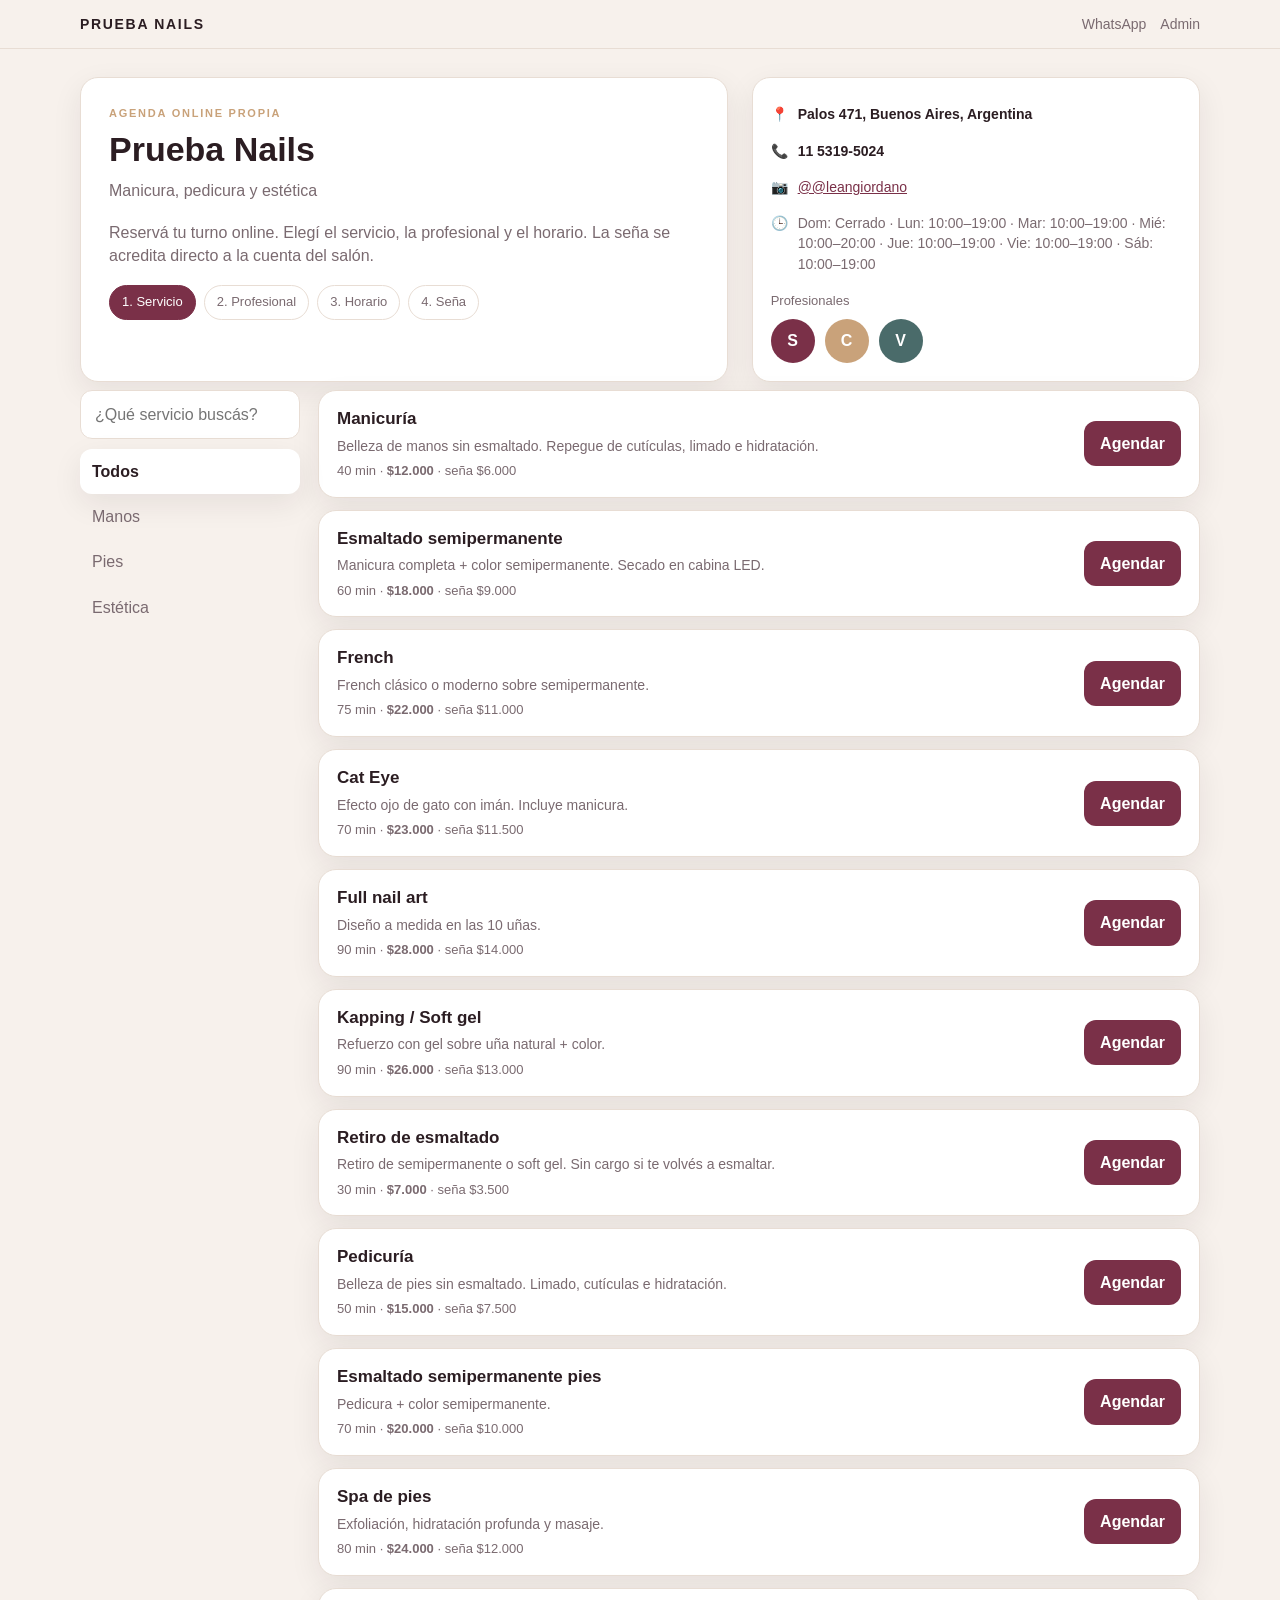
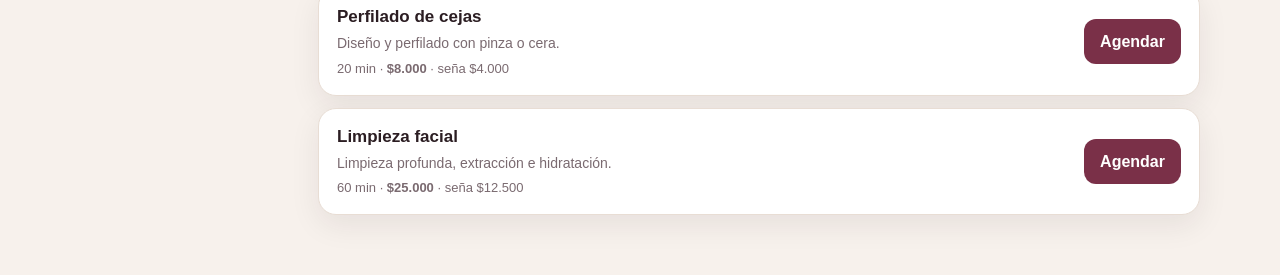
==== index.html @ 870fe51d "Add files via upload" ====
<!DOCTYPE html>
<html lang="es-AR">
<head>
  <meta charset="UTF-8" />
  <meta name="viewport" content="width=device-width, initial-scale=1" />
  <title>Agenda online</title>
  <meta name="theme-color" content="#7A3048" />
  <link rel="stylesheet" href="styles.css" />
</head>
<body>
  <header class="topbar">
    <div class="wrap topbar-inner">
      <a class="logo" href="./" id="logoText">ATELIER</a>
      <nav class="nav-links">
        <a id="waHeader" href="#" target="_blank" rel="noopener">WhatsApp</a>
        <a href="admin.html">Admin</a>
      </nav>
    </div>
  </header>

  <main class="wrap">
    <section class="hero">
      <div class="hero-card">
        <div class="kicker">Agenda online propia</div>
        <h1 id="bizName">Atelier Nails</h1>
        <p class="lead" id="tagline"></p>
        <p class="lead" id="desc"></p>
        <div class="steps">
          <span class="chip active">1. Servicio</span>
          <span class="chip">2. Profesional</span>
          <span class="chip">3. Horario</span>
          <span class="chip">4. Seña</span>
        </div>
      </div>
      <aside class="info-card">
        <div class="info-row">📍 <b id="addr"></b></div>
        <div class="info-row">📞 <b id="phone"></b></div>
        <div class="info-row">📷 <a id="ig" href="#" target="_blank" rel="noopener"></a></div>
        <div class="info-row">🕒 <span id="hours"></span></div>
        <div class="meta" style="margin-top:10px">Profesionales</div>
        <div class="pros" id="pros"></div>
      </aside>
    </section>

    <section class="layout">
      <aside class="side">
        <input class="search" id="q" placeholder="¿Qué servicio buscás?" />
        <div id="cats"></div>
      </aside>
      <div>
        <div class="svc-list" id="services"></div>
      </div>
    </section>
  </main>

  <div class="overlay" id="overlay">
    <div class="modal">
      <button class="close" id="closeModal" aria-label="Cerrar">×</button>
      <h2 id="mTitle">Reservar</h2>
      <label>Profesional</label>
      <div class="pro-pick" id="mPros"></div>
      <label>Día</label>
      <div class="week" id="mDays"></div>
      <label>Horario disponible</label>
      <div class="slots" id="mSlots"></div>
      <form id="bookingForm">
        <div class="grid-2">
          <div>
            <label>Tu nombre</label>
            <input id="fName" required autocomplete="name" />
          </div>
          <div>
            <label>WhatsApp</label>
            <input id="fPhone" required inputmode="tel" placeholder="11 1234-5678" />
          </div>
        </div>
        <label>Email (para el comprobante de Mercado Pago)</label>
        <input id="fEmail" type="email" autocomplete="email" />
        <label>Notas (opcional)</label>
        <textarea id="fNotes" rows="2" placeholder="Alergias, diseño que querés, etc."></textarea>
        <div class="summary" id="mSum"></div>
        <button class="btn" id="confirmBtn" type="submit">Pagar seña y reservar</button>
      </form>
    </div>
  </div>

  <div class="overlay" id="thanks">
    <div class="modal">
      <button class="close" id="closeThanks">×</button>
      <div id="thanksBody"></div>
    </div>
  </div>

  <div class="toast" id="toast"></div>
  <script src="config.js"></script>
  <script src="engine.js"></script>
  <script src="app.js"></script>
</body>
</html>
---- styles.css ----
:root {
  --primary: #7A3048;
  --primary-dark: #5C2236;
  --accent: #C9A27A;
  --bg: #F7F1EC;
  --surface: #ffffff;
  --text: #2B1D22;
  --muted: #7A6A70;
  --line: #E8DDD4;
  --ok: #2F6B4F;
  --warn: #B36B1B;
  --danger: #A33A3A;
  --shadow: 0 10px 30px rgba(43, 29, 34, 0.08);
  --radius: 18px;
}

* { box-sizing: border-box; }
html, body { margin: 0; padding: 0; }
body {
  font-family: "Avenir Next", "Segoe UI", Helvetica, Arial, sans-serif;
  background: var(--bg);
  color: var(--text);
  line-height: 1.45;
  min-height: 100vh;
}

a { color: var(--primary); }
button, input, select, textarea { font: inherit; }

.wrap { width: min(1120px, calc(100% - 32px)); margin: 0 auto; }

.topbar {
  position: sticky; top: 0; z-index: 20;
  background: rgba(247, 241, 236, 0.92);
  backdrop-filter: blur(10px);
  border-bottom: 1px solid var(--line);
}
.topbar-inner {
  display: flex; align-items: center; justify-content: space-between;
  padding: 14px 0;
}
.logo {
  font-weight: 700; letter-spacing: 0.12em; text-transform: uppercase;
  font-size: 14px; text-decoration: none; color: var(--text);
}
.nav-links { display: flex; gap: 14px; align-items: center; }
.nav-links a { text-decoration: none; color: var(--muted); font-size: 14px; }

.hero {
  display: grid; grid-template-columns: 1.3fr 0.9fr; gap: 24px;
  padding: 28px 0 8px;
}
.hero-card, .info-card, .panel, .svc, .slot, .pro, .step-card {
  background: var(--surface);
  border: 1px solid var(--line);
  border-radius: var(--radius);
  box-shadow: var(--shadow);
}
.hero-card { padding: 28px; }
.kicker {
  color: var(--accent); letter-spacing: 0.16em; text-transform: uppercase;
  font-size: 11px; font-weight: 700; margin-bottom: 8px;
}
h1 { font-size: 34px; line-height: 1.15; margin: 0 0 10px; }
.lead { color: var(--muted); margin: 0 0 18px; }
.info-card { padding: 18px; }
.info-row { display: flex; gap: 10px; padding: 8px 0; color: var(--muted); font-size: 14px; }
.info-row b { color: var(--text); font-weight: 600; }
.pros { display: flex; gap: 10px; flex-wrap: wrap; margin-top: 8px; }
.avatar {
  width: 44px; height: 44px; border-radius: 50%;
  display: grid; place-items: center; color: #fff; font-weight: 700;
}

.steps {
  display: flex; gap: 8px; flex-wrap: wrap; margin: 18px 0;
}
.chip {
  border: 1px solid var(--line); background: #fff; color: var(--muted);
  border-radius: 999px; padding: 7px 12px; font-size: 13px;
}
.chip.active { background: var(--primary); color: #fff; border-color: var(--primary); }

.layout { display: grid; grid-template-columns: 220px 1fr; gap: 18px; padding-bottom: 60px; }
.side { position: sticky; top: 74px; align-self: start; }
.side button, .cat-btn {
  width: 100%; text-align: left; background: transparent; border: 0;
  padding: 11px 12px; border-radius: 12px; color: var(--muted); cursor: pointer;
}
.cat-btn.active, .side button.active { background: #fff; color: var(--text); font-weight: 600; box-shadow: var(--shadow); }

.search {
  width: 100%; padding: 12px 14px; border-radius: 12px; border: 1px solid var(--line);
  background: #fff; margin-bottom: 10px;
}

.svc-list { display: grid; gap: 12px; }
.svc { padding: 16px 18px; display: grid; grid-template-columns: 1fr auto; gap: 12px; align-items: center; }
.svc h3 { margin: 0 0 4px; font-size: 17px; }
.svc p { margin: 0; color: var(--muted); font-size: 14px; }
.meta { font-size: 13px; color: var(--muted); margin-top: 6px; }
.price { font-weight: 700; }
.btn {
  border: 0; cursor: pointer; border-radius: 12px;
  padding: 11px 16px; background: var(--primary); color: #fff; font-weight: 600;
}
.btn:hover { background: var(--primary-dark); }
.btn.ghost { background: #fff; color: var(--text); border: 1px solid var(--line); }
.btn.ok { background: var(--ok); }
.btn.warn { background: var(--warn); }
.btn.danger { background: var(--danger); }
.btn:disabled { opacity: 0.45; cursor: not-allowed; }

.overlay {
  position: fixed; inset: 0; background: rgba(43,29,34,.45);
  display: none; place-items: center; z-index: 40; padding: 16px;
}
.overlay.show { display: grid; }
.modal {
  width: min(720px, 100%); max-height: 92vh; overflow: auto;
  background: #fff; border-radius: 22px; padding: 22px;
}
.modal h2 { margin: 8px 0 16px; }
.close { float: right; background: none; border: 0; font-size: 22px; cursor: pointer; color: var(--muted); }

.grid-2 { display: grid; grid-template-columns: 1fr 1fr; gap: 12px; }
.pro-pick, .day-pick { display: flex; gap: 8px; flex-wrap: wrap; }
.pro {
  padding: 10px 12px; cursor: pointer; min-width: 120px;
}
.pro.selected, .slot.selected { outline: 2px solid var(--primary); }
.slots { display: flex; flex-wrap: wrap; gap: 8px; }
.slot {
  padding: 8px 12px; cursor: pointer; font-weight: 600; font-size: 14px;
}
.slot.busy { opacity: .35; pointer-events: none; text-decoration: line-through; }

label { display: block; font-size: 13px; color: var(--muted); margin: 10px 0 4px; }
input, select, textarea {
  width: 100%; padding: 11px 12px; border-radius: 12px; border: 1px solid var(--line);
  background: #fff;
}
.summary {
  background: #F7F1EC; border-radius: 14px; padding: 14px; margin: 14px 0;
}
.summary div { display: flex; justify-content: space-between; padding: 4px 0; }
.total { font-weight: 800; font-size: 18px; }

.week { display: grid; grid-template-columns: repeat(7, 1fr); gap: 6px; }
.day {
  border: 1px solid var(--line); border-radius: 12px; padding: 8px 4px;
  text-align: center; cursor: pointer; background: #fff; font-size: 13px;
}
.day.off { opacity: .35; pointer-events: none; }
.day.selected { background: var(--primary); color: #fff; border-color: var(--primary); }

.admin-grid { display: grid; grid-template-columns: 280px 1fr; gap: 18px; padding: 22px 0 60px; }
.panel { padding: 16px; }
.appt {
  display: grid; grid-template-columns: 90px 1fr auto; gap: 12px;
  padding: 12px 0; border-bottom: 1px solid var(--line); align-items: center;
}
.badge {
  display: inline-block; font-size: 11px; padding: 3px 8px; border-radius: 999px;
  background: #eee; color: var(--muted); font-weight: 700; letter-spacing: .04em;
}
.badge.paid { background: #E4F3EA; color: var(--ok); }
.badge.hold { background: #FFF3E0; color: var(--warn); }
.badge.cancelled { background: #F8E6E6; color: var(--danger); }

.table { width: 100%; border-collapse: collapse; font-size: 14px; }
.table th, .table td { text-align: left; padding: 8px 6px; border-bottom: 1px solid var(--line); }

.toast {
  position: fixed; bottom: 18px; left: 50%; transform: translateX(-50%);
  background: var(--text); color: #fff; padding: 10px 16px; border-radius: 999px;
  display: none; z-index: 50;
}
.toast.show { display: block; }

@media (max-width: 860px) {
  .hero, .layout, .admin-grid, .grid-2, .svc { grid-template-columns: 1fr; }
  .side { position: static; display: flex; gap: 6px; overflow: auto; }
  .cat-btn { width: auto; white-space: nowrap; }
  h1 { font-size: 28px; }
  .appt { grid-template-columns: 1fr; }
}
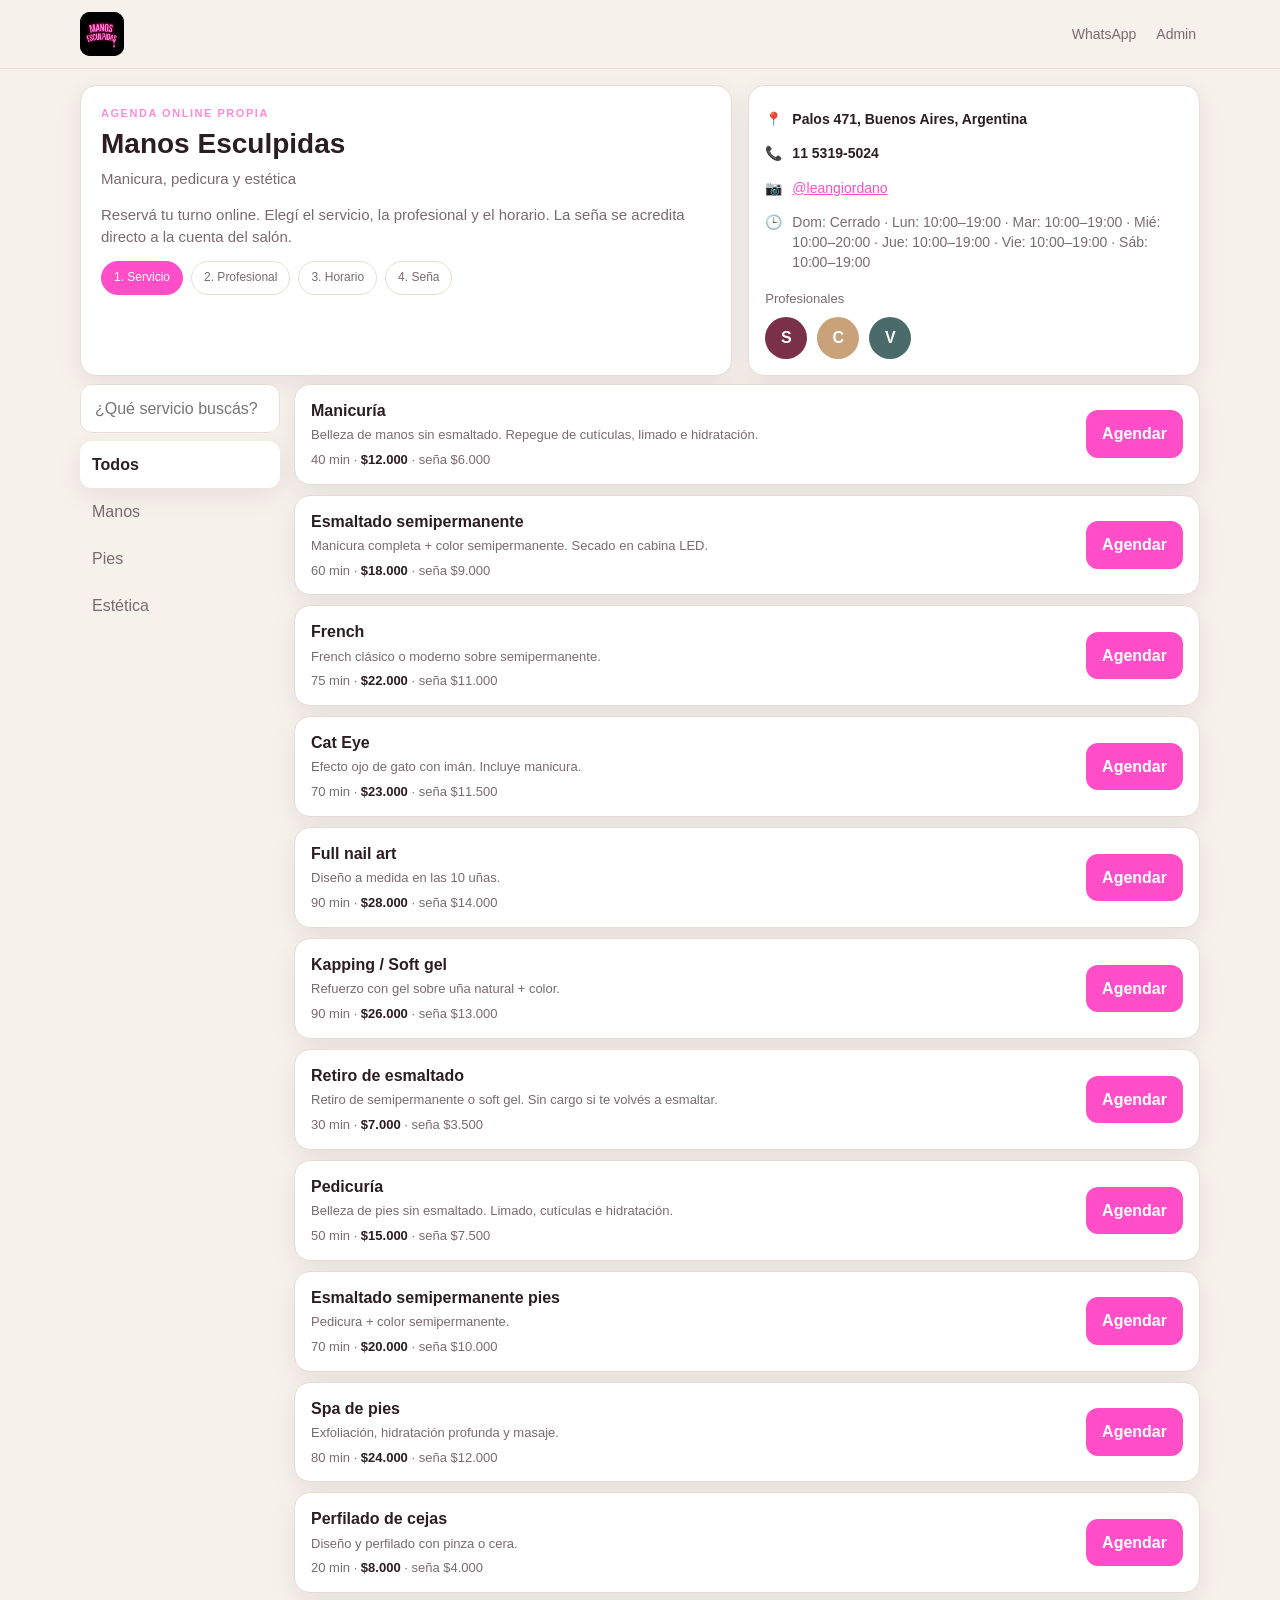
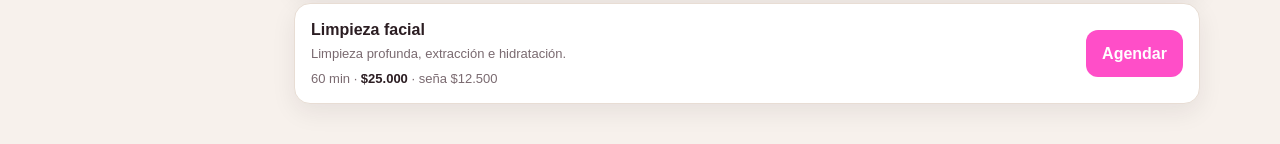
==== commit e886eb95: "Add files via upload" ====
--- a/index.html
+++ b/index.html
@@ -3,14 +3,17 @@
 <head>
   <meta charset="UTF-8" />
   <meta name="viewport" content="width=device-width, initial-scale=1" />
-  <title>Agenda online</title>
-  <meta name="theme-color" content="#7A3048" />
+  <title>Manos Esculpidas | Agenda online</title>
+  <meta name="theme-color" content="#FF4EC8" />
+  <link rel="icon" href="assets/logo-manos-esculpidas.jpg" />
   <link rel="stylesheet" href="styles.css" />
 </head>
 <body>
   <header class="topbar">
     <div class="wrap topbar-inner">
-      <a class="logo" href="./" id="logoText">ATELIER</a>
+      <a class="logo-link" href="./" id="logoHome" title="Ir al inicio" aria-label="Manos Esculpidas — Inicio">
+        <img class="logo-img" src="assets/logo-manos-esculpidas.jpg" alt="Manos Esculpidas" />
+      </a>
       <nav class="nav-links">
         <a id="waHeader" href="#" target="_blank" rel="noopener">WhatsApp</a>
         <a href="admin.html">Admin</a>
@@ -22,7 +25,7 @@
     <section class="hero">
       <div class="hero-card">
         <div class="kicker">Agenda online propia</div>
-        <h1 id="bizName">Atelier Nails</h1>
+        <h1 id="bizName">Manos Esculpidas</h1>
         <p class="lead" id="tagline"></p>
         <p class="lead" id="desc"></p>
         <div class="steps">
--- a/styles.css
+++ b/styles.css
@@ -1,7 +1,7 @@
 :root {
-  --primary: #7A3048;
-  --primary-dark: #5C2236;
-  --accent: #C9A27A;
+  --primary: #FF4EC8;
+  --primary-dark: #C2188A;
+  --accent: #FF8AD8;
   --bg: #F7F1EC;
   --surface: #ffffff;
   --text: #2B1D22;
@@ -10,178 +10,575 @@
   --ok: #2F6B4F;
   --warn: #B36B1B;
   --danger: #A33A3A;
-  --shadow: 0 10px 30px rgba(43, 29, 34, 0.08);
-  --radius: 18px;
-}
-
-* { box-sizing: border-box; }
-html, body { margin: 0; padding: 0; }
+  --shadow: 0 8px 24px rgba(43, 29, 34, 0.08);
+  --radius: 16px;
+  --safe-bottom: env(safe-area-inset-bottom, 0px);
+}
+
+* { box-sizing: border-box; -webkit-tap-highlight-color: transparent; }
+html {
+  margin: 0;
+  padding: 0;
+  -webkit-text-size-adjust: 100%;
+  text-size-adjust: 100%;
+}
 body {
-  font-family: "Avenir Next", "Segoe UI", Helvetica, Arial, sans-serif;
+  margin: 0;
+  padding: 0;
+  font-family: -apple-system, BlinkMacSystemFont, "Segoe UI", Helvetica, Arial, sans-serif;
   background: var(--bg);
   color: var(--text);
   line-height: 1.45;
   min-height: 100vh;
+  min-height: 100dvh;
+  overflow-x: hidden;
 }
 
 a { color: var(--primary); }
-button, input, select, textarea { font: inherit; }
-
-.wrap { width: min(1120px, calc(100% - 32px)); margin: 0 auto; }
-
+button, input, select, textarea { font: inherit; font-size: 16px; }
+
+.wrap {
+  width: min(1120px, calc(100% - 24px));
+  margin: 0 auto;
+}
+
+/* Topbar */
 .topbar {
-  position: sticky; top: 0; z-index: 20;
-  background: rgba(247, 241, 236, 0.92);
-  backdrop-filter: blur(10px);
+  position: sticky;
+  top: 0;
+  z-index: 20;
+  background: rgba(247, 241, 236, 0.94);
+  backdrop-filter: blur(12px);
+  -webkit-backdrop-filter: blur(12px);
   border-bottom: 1px solid var(--line);
 }
 .topbar-inner {
-  display: flex; align-items: center; justify-content: space-between;
-  padding: 14px 0;
+  display: flex;
+  align-items: center;
+  justify-content: space-between;
+  padding: 12px 0;
+  min-height: 48px;
+}
+.logo-link {
+  display: flex;
+  align-items: center;
+  text-decoration: none;
+  flex-shrink: 0;
+  border-radius: 10px;
+  overflow: hidden;
+  line-height: 0;
+  background: #000;
+}
+.logo-img {
+  height: 44px;
+  width: auto;
+  max-width: 170px;
+  object-fit: contain;
+  display: block;
 }
 .logo {
-  font-weight: 700; letter-spacing: 0.12em; text-transform: uppercase;
-  font-size: 14px; text-decoration: none; color: var(--text);
-}
-.nav-links { display: flex; gap: 14px; align-items: center; }
-.nav-links a { text-decoration: none; color: var(--muted); font-size: 14px; }
-
+  font-weight: 700;
+  letter-spacing: 0.1em;
+  text-transform: uppercase;
+  font-size: 13px;
+  text-decoration: none;
+  color: var(--text);
+}
+.nav-links {
+  display: flex;
+  gap: 12px;
+  align-items: center;
+}
+.nav-links a {
+  text-decoration: none;
+  color: var(--muted);
+  font-size: 14px;
+  padding: 8px 4px;
+}
+
+/* Cards */
 .hero {
-  display: grid; grid-template-columns: 1.3fr 0.9fr; gap: 24px;
-  padding: 28px 0 8px;
-}
-.hero-card, .info-card, .panel, .svc, .slot, .pro, .step-card {
+  display: grid;
+  grid-template-columns: 1.3fr 0.9fr;
+  gap: 16px;
+  padding: 16px 0 8px;
+}
+.hero-card, .info-card, .panel, .svc, .slot, .pro {
   background: var(--surface);
   border: 1px solid var(--line);
   border-radius: var(--radius);
   box-shadow: var(--shadow);
 }
-.hero-card { padding: 28px; }
+.hero-card { padding: 20px; }
 .kicker {
-  color: var(--accent); letter-spacing: 0.16em; text-transform: uppercase;
-  font-size: 11px; font-weight: 700; margin-bottom: 8px;
-}
-h1 { font-size: 34px; line-height: 1.15; margin: 0 0 10px; }
-.lead { color: var(--muted); margin: 0 0 18px; }
-.info-card { padding: 18px; }
-.info-row { display: flex; gap: 10px; padding: 8px 0; color: var(--muted); font-size: 14px; }
+  color: var(--accent);
+  letter-spacing: 0.14em;
+  text-transform: uppercase;
+  font-size: 11px;
+  font-weight: 700;
+  margin-bottom: 6px;
+}
+h1 {
+  font-size: 28px;
+  line-height: 1.15;
+  margin: 0 0 8px;
+}
+.lead {
+  color: var(--muted);
+  margin: 0 0 14px;
+  font-size: 15px;
+}
+.info-card { padding: 16px; }
+.info-row {
+  display: flex;
+  gap: 10px;
+  padding: 7px 0;
+  color: var(--muted);
+  font-size: 14px;
+  align-items: flex-start;
+  word-break: break-word;
+}
 .info-row b { color: var(--text); font-weight: 600; }
-.pros { display: flex; gap: 10px; flex-wrap: wrap; margin-top: 8px; }
+.pros {
+  display: flex;
+  gap: 10px;
+  flex-wrap: wrap;
+  margin-top: 8px;
+}
 .avatar {
-  width: 44px; height: 44px; border-radius: 50%;
-  display: grid; place-items: center; color: #fff; font-weight: 700;
+  width: 42px;
+  height: 42px;
+  border-radius: 50%;
+  display: grid;
+  place-items: center;
+  color: #fff;
+  font-weight: 700;
+  flex-shrink: 0;
 }
 
 .steps {
-  display: flex; gap: 8px; flex-wrap: wrap; margin: 18px 0;
+  display: flex;
+  gap: 8px;
+  flex-wrap: wrap;
+  margin: 14px 0 0;
 }
 .chip {
-  border: 1px solid var(--line); background: #fff; color: var(--muted);
-  border-radius: 999px; padding: 7px 12px; font-size: 13px;
-}
-.chip.active { background: var(--primary); color: #fff; border-color: var(--primary); }
-
-.layout { display: grid; grid-template-columns: 220px 1fr; gap: 18px; padding-bottom: 60px; }
-.side { position: sticky; top: 74px; align-self: start; }
+  border: 1px solid var(--line);
+  background: #fff;
+  color: var(--muted);
+  border-radius: 999px;
+  padding: 7px 12px;
+  font-size: 12px;
+}
+.chip.active {
+  background: var(--primary);
+  color: #fff;
+  border-color: var(--primary);
+}
+
+/* Layout servicios */
+.layout {
+  display: grid;
+  grid-template-columns: 200px 1fr;
+  gap: 14px;
+  padding-bottom: calc(40px + var(--safe-bottom));
+}
+.side {
+  position: sticky;
+  top: 64px;
+  align-self: start;
+}
 .side button, .cat-btn {
-  width: 100%; text-align: left; background: transparent; border: 0;
-  padding: 11px 12px; border-radius: 12px; color: var(--muted); cursor: pointer;
-}
-.cat-btn.active, .side button.active { background: #fff; color: var(--text); font-weight: 600; box-shadow: var(--shadow); }
+  width: 100%;
+  text-align: left;
+  background: transparent;
+  border: 0;
+  padding: 12px;
+  border-radius: 12px;
+  color: var(--muted);
+  cursor: pointer;
+  min-height: 44px;
+}
+.cat-btn.active, .side button.active {
+  background: #fff;
+  color: var(--text);
+  font-weight: 600;
+  box-shadow: var(--shadow);
+}
 
 .search {
-  width: 100%; padding: 12px 14px; border-radius: 12px; border: 1px solid var(--line);
-  background: #fff; margin-bottom: 10px;
-}
-
-.svc-list { display: grid; gap: 12px; }
-.svc { padding: 16px 18px; display: grid; grid-template-columns: 1fr auto; gap: 12px; align-items: center; }
-.svc h3 { margin: 0 0 4px; font-size: 17px; }
-.svc p { margin: 0; color: var(--muted); font-size: 14px; }
+  width: 100%;
+  padding: 12px 14px;
+  border-radius: 12px;
+  border: 1px solid var(--line);
+  background: #fff;
+  margin-bottom: 8px;
+  min-height: 44px;
+}
+
+.svc-list { display: grid; gap: 10px; }
+.svc {
+  padding: 14px 16px;
+  display: grid;
+  grid-template-columns: 1fr auto;
+  gap: 12px;
+  align-items: center;
+}
+.svc h3 { margin: 0 0 4px; font-size: 16px; }
+.svc p { margin: 0; color: var(--muted); font-size: 13px; }
 .meta { font-size: 13px; color: var(--muted); margin-top: 6px; }
-.price { font-weight: 700; }
+.price { font-weight: 700; color: var(--text); }
+
 .btn {
-  border: 0; cursor: pointer; border-radius: 12px;
-  padding: 11px 16px; background: var(--primary); color: #fff; font-weight: 600;
+  border: 0;
+  cursor: pointer;
+  border-radius: 12px;
+  padding: 12px 16px;
+  background: var(--primary);
+  color: #fff;
+  font-weight: 600;
+  min-height: 44px;
+  text-align: center;
+  text-decoration: none;
+  display: inline-flex;
+  align-items: center;
+  justify-content: center;
+  gap: 6px;
 }
 .btn:hover { background: var(--primary-dark); }
-.btn.ghost { background: #fff; color: var(--text); border: 1px solid var(--line); }
+.btn.ghost {
+  background: #fff;
+  color: var(--text);
+  border: 1px solid var(--line);
+}
 .btn.ok { background: var(--ok); }
 .btn.warn { background: var(--warn); }
 .btn.danger { background: var(--danger); }
 .btn:disabled { opacity: 0.45; cursor: not-allowed; }
-
+.btn.block { width: 100%; }
+
+/* Modal */
 .overlay {
-  position: fixed; inset: 0; background: rgba(43,29,34,.45);
-  display: none; place-items: center; z-index: 40; padding: 16px;
+  position: fixed;
+  inset: 0;
+  background: rgba(43, 29, 34, 0.5);
+  display: none;
+  place-items: end center;
+  z-index: 40;
+  padding: 0;
 }
 .overlay.show { display: grid; }
 .modal {
-  width: min(720px, 100%); max-height: 92vh; overflow: auto;
-  background: #fff; border-radius: 22px; padding: 22px;
-}
-.modal h2 { margin: 8px 0 16px; }
-.close { float: right; background: none; border: 0; font-size: 22px; cursor: pointer; color: var(--muted); }
-
-.grid-2 { display: grid; grid-template-columns: 1fr 1fr; gap: 12px; }
-.pro-pick, .day-pick { display: flex; gap: 8px; flex-wrap: wrap; }
+  width: 100%;
+  max-width: 720px;
+  max-height: 92dvh;
+  overflow: auto;
+  background: #fff;
+  border-radius: 20px 20px 0 0;
+  padding: 18px 16px calc(20px + var(--safe-bottom));
+  -webkit-overflow-scrolling: touch;
+}
+.modal h2 {
+  margin: 4px 0 12px;
+  font-size: 20px;
+  padding-right: 36px;
+}
+.close {
+  float: right;
+  background: #f3eeea;
+  border: 0;
+  width: 36px;
+  height: 36px;
+  border-radius: 50%;
+  font-size: 22px;
+  cursor: pointer;
+  color: var(--muted);
+  display: grid;
+  place-items: center;
+  line-height: 1;
+}
+
+.grid-2 {
+  display: grid;
+  grid-template-columns: 1fr 1fr;
+  gap: 10px;
+}
+.pro-pick, .day-pick {
+  display: flex;
+  gap: 8px;
+  flex-wrap: wrap;
+}
 .pro {
-  padding: 10px 12px; cursor: pointer; min-width: 120px;
-}
-.pro.selected, .slot.selected { outline: 2px solid var(--primary); }
-.slots { display: flex; flex-wrap: wrap; gap: 8px; }
+  padding: 12px;
+  cursor: pointer;
+  min-width: 110px;
+  flex: 1 1 110px;
+}
+.pro.selected, .slot.selected {
+  outline: 2px solid var(--primary);
+  background: #faf5f7;
+}
+.slots {
+  display: grid;
+  grid-template-columns: repeat(auto-fill, minmax(72px, 1fr));
+  gap: 8px;
+}
 .slot {
-  padding: 8px 12px; cursor: pointer; font-weight: 600; font-size: 14px;
-}
-.slot.busy { opacity: .35; pointer-events: none; text-decoration: line-through; }
-
-label { display: block; font-size: 13px; color: var(--muted); margin: 10px 0 4px; }
+  padding: 12px 8px;
+  cursor: pointer;
+  font-weight: 600;
+  font-size: 14px;
+  text-align: center;
+  min-height: 44px;
+  display: grid;
+  place-items: center;
+}
+.slot.busy {
+  opacity: 0.35;
+  pointer-events: none;
+  text-decoration: line-through;
+}
+
+label {
+  display: block;
+  font-size: 13px;
+  color: var(--muted);
+  margin: 12px 0 4px;
+}
 input, select, textarea {
-  width: 100%; padding: 11px 12px; border-radius: 12px; border: 1px solid var(--line);
-  background: #fff;
-}
+  width: 100%;
+  padding: 12px;
+  border-radius: 12px;
+  border: 1px solid var(--line);
+  background: #fff;
+  min-height: 44px;
+}
+textarea { min-height: 72px; resize: vertical; }
+
 .summary {
-  background: #F7F1EC; border-radius: 14px; padding: 14px; margin: 14px 0;
-}
-.summary div { display: flex; justify-content: space-between; padding: 4px 0; }
-.total { font-weight: 800; font-size: 18px; }
-
-.week { display: grid; grid-template-columns: repeat(7, 1fr); gap: 6px; }
+  background: #F7F1EC;
+  border-radius: 14px;
+  padding: 14px;
+  margin: 14px 0;
+}
+.summary div {
+  display: flex;
+  justify-content: space-between;
+  gap: 10px;
+  padding: 4px 0;
+  font-size: 14px;
+}
+.total { font-weight: 800; font-size: 17px; }
+.alias-box {
+  background: #fff;
+  border: 1px dashed var(--primary);
+  border-radius: 12px;
+  padding: 12px;
+  margin-top: 10px;
+  font-size: 14px;
+}
+.alias-box code {
+  font-weight: 700;
+  font-size: 16px;
+  color: var(--primary);
+  word-break: break-all;
+}
+
+.week {
+  display: grid;
+  grid-template-columns: repeat(7, minmax(0, 1fr));
+  gap: 6px;
+}
 .day {
-  border: 1px solid var(--line); border-radius: 12px; padding: 8px 4px;
-  text-align: center; cursor: pointer; background: #fff; font-size: 13px;
-}
-.day.off { opacity: .35; pointer-events: none; }
-.day.selected { background: var(--primary); color: #fff; border-color: var(--primary); }
-
-.admin-grid { display: grid; grid-template-columns: 280px 1fr; gap: 18px; padding: 22px 0 60px; }
-.panel { padding: 16px; }
+  border: 1px solid var(--line);
+  border-radius: 12px;
+  padding: 10px 2px;
+  text-align: center;
+  cursor: pointer;
+  background: #fff;
+  font-size: 12px;
+  min-height: 48px;
+  display: flex;
+  flex-direction: column;
+  align-items: center;
+  justify-content: center;
+  line-height: 1.2;
+}
+.day.off { opacity: 0.35; pointer-events: none; }
+.day.selected {
+  background: var(--primary);
+  color: #fff;
+  border-color: var(--primary);
+}
+
+/* Admin */
+.admin-grid {
+  display: grid;
+  grid-template-columns: 280px 1fr;
+  gap: 14px;
+  padding: 16px 0 calc(40px + var(--safe-bottom));
+}
+.panel { padding: 14px; }
 .appt {
-  display: grid; grid-template-columns: 90px 1fr auto; gap: 12px;
-  padding: 12px 0; border-bottom: 1px solid var(--line); align-items: center;
+  display: grid;
+  grid-template-columns: 72px 1fr;
+  gap: 10px;
+  padding: 14px 0;
+  border-bottom: 1px solid var(--line);
+  align-items: start;
+}
+.appt-actions {
+  grid-column: 1 / -1;
+  display: flex;
+  gap: 8px;
+  flex-wrap: wrap;
+  margin-top: 4px;
 }
 .badge {
-  display: inline-block; font-size: 11px; padding: 3px 8px; border-radius: 999px;
-  background: #eee; color: var(--muted); font-weight: 700; letter-spacing: .04em;
+  display: inline-block;
+  font-size: 11px;
+  padding: 3px 8px;
+  border-radius: 999px;
+  background: #eee;
+  color: var(--muted);
+  font-weight: 700;
+  letter-spacing: 0.04em;
 }
 .badge.paid { background: #E4F3EA; color: var(--ok); }
 .badge.hold { background: #FFF3E0; color: var(--warn); }
 .badge.cancelled { background: #F8E6E6; color: var(--danger); }
 
-.table { width: 100%; border-collapse: collapse; font-size: 14px; }
-.table th, .table td { text-align: left; padding: 8px 6px; border-bottom: 1px solid var(--line); }
+.table {
+  width: 100%;
+  border-collapse: collapse;
+  font-size: 13px;
+}
+.table th, .table td {
+  text-align: left;
+  padding: 10px 6px;
+  border-bottom: 1px solid var(--line);
+  vertical-align: top;
+}
+.table-wrap {
+  overflow-x: auto;
+  -webkit-overflow-scrolling: touch;
+}
 
 .toast {
-  position: fixed; bottom: 18px; left: 50%; transform: translateX(-50%);
-  background: var(--text); color: #fff; padding: 10px 16px; border-radius: 999px;
-  display: none; z-index: 50;
+  position: fixed;
+  bottom: calc(18px + var(--safe-bottom));
+  left: 50%;
+  transform: translateX(-50%);
+  background: var(--text);
+  color: #fff;
+  padding: 12px 16px;
+  border-radius: 999px;
+  display: none;
+  z-index: 50;
+  max-width: calc(100% - 32px);
+  text-align: center;
+  font-size: 14px;
 }
 .toast.show { display: block; }
 
+/* ========== MOBILE ========== */
 @media (max-width: 860px) {
-  .hero, .layout, .admin-grid, .grid-2, .svc { grid-template-columns: 1fr; }
-  .side { position: static; display: flex; gap: 6px; overflow: auto; }
-  .cat-btn { width: auto; white-space: nowrap; }
-  h1 { font-size: 28px; }
-  .appt { grid-template-columns: 1fr; }
-}
+  .wrap { width: calc(100% - 20px); }
+
+  .hero {
+    grid-template-columns: 1fr;
+    gap: 12px;
+    padding-top: 12px;
+  }
+  .hero-card { padding: 16px; }
+  h1 { font-size: 24px; }
+
+  .layout {
+    grid-template-columns: 1fr;
+    gap: 12px;
+  }
+  .side {
+    position: static;
+    display: flex;
+    flex-direction: column;
+    gap: 0;
+  }
+  .side .search { margin-bottom: 8px; }
+  #cats {
+    display: flex;
+    gap: 6px;
+    overflow-x: auto;
+    padding-bottom: 4px;
+    -webkit-overflow-scrolling: touch;
+    scrollbar-width: none;
+  }
+  #cats::-webkit-scrollbar { display: none; }
+  .cat-btn {
+    width: auto;
+    white-space: nowrap;
+    flex-shrink: 0;
+    background: #fff;
+    border: 1px solid var(--line);
+    padding: 10px 14px;
+  }
+  .cat-btn.active {
+    background: var(--primary);
+    color: #fff;
+    border-color: var(--primary);
+  }
+
+  .svc {
+    grid-template-columns: 1fr;
+    gap: 10px;
+  }
+  .svc .btn {
+    width: 100%;
+  }
+
+  .grid-2 { grid-template-columns: 1fr; }
+
+  .week {
+    grid-template-columns: repeat(4, minmax(0, 1fr));
+    gap: 8px;
+  }
+  .day { min-height: 52px; font-size: 12px; }
+
+  .slots {
+    grid-template-columns: repeat(3, minmax(0, 1fr));
+  }
+
+  .admin-grid {
+    grid-template-columns: 1fr;
+  }
+  .appt {
+    grid-template-columns: 64px 1fr;
+  }
+  .table {
+    font-size: 12px;
+    min-width: 520px;
+  }
+}
+
+@media (max-width: 400px) {
+  .week {
+    grid-template-columns: repeat(3, minmax(0, 1fr));
+  }
+  .slots {
+    grid-template-columns: repeat(3, minmax(0, 1fr));
+  }
+  .logo { font-size: 12px; letter-spacing: 0.06em; }
+  .logo-img { height: 38px; max-width: 140px; }
+}
+
+/* Desktop modal centered */
+@media (min-width: 861px) {
+  .overlay {
+    place-items: center;
+    padding: 16px;
+  }
+  .modal {
+    border-radius: 22px;
+    padding: 22px;
+    max-height: 90vh;
+  }
+}
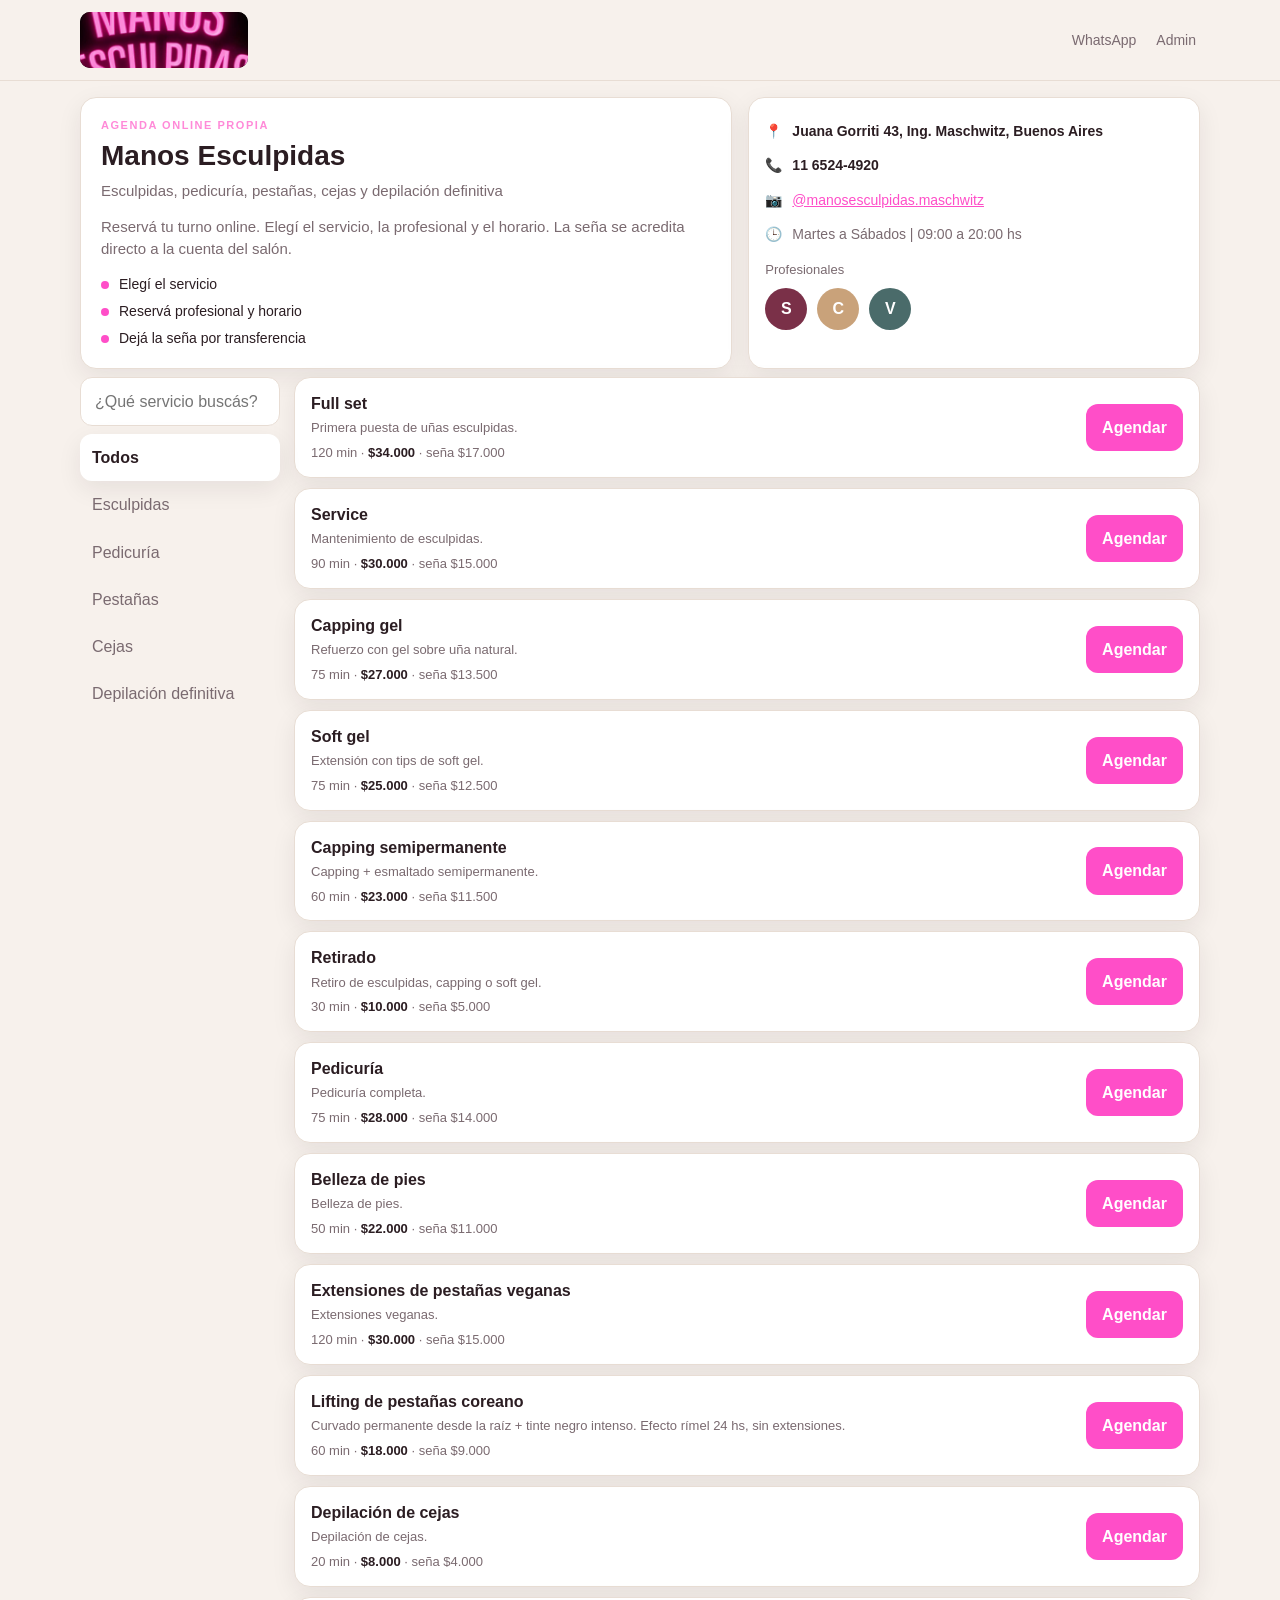
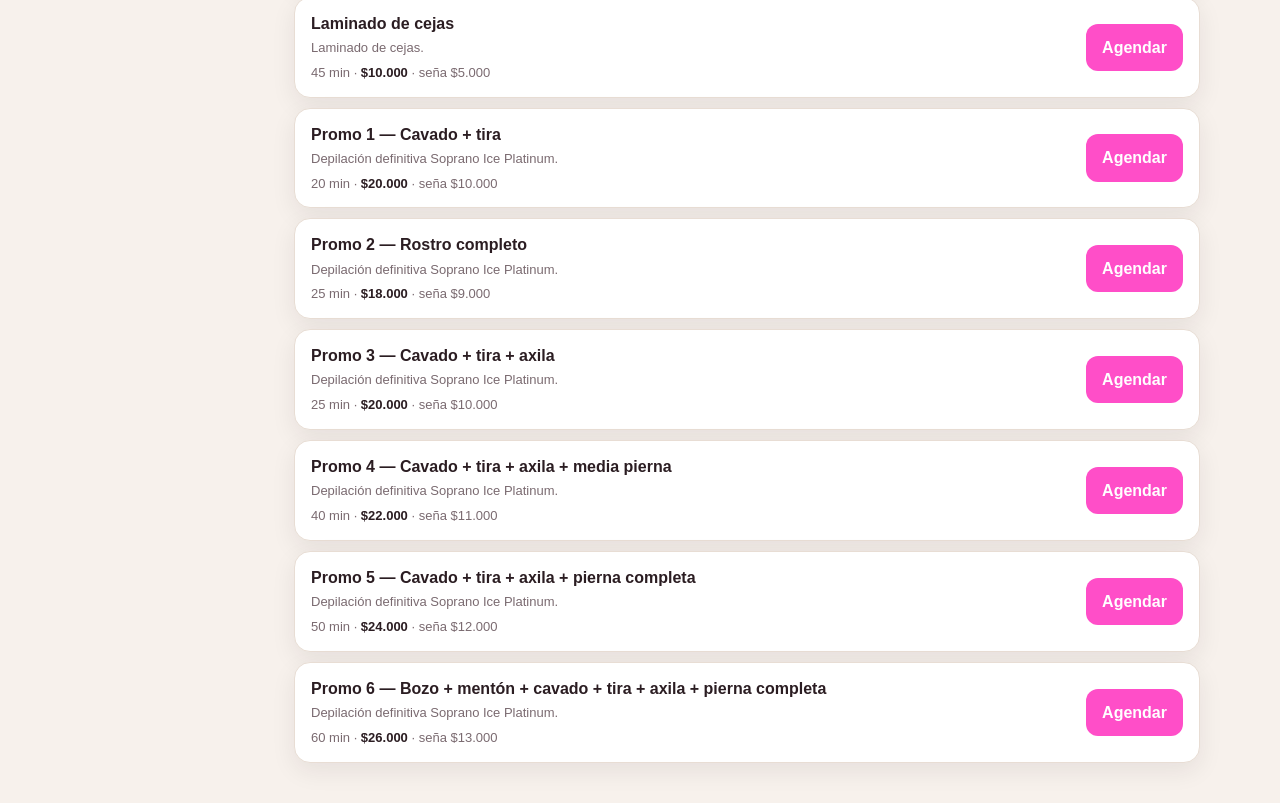
==== commit 1392daa0: "Add files via upload" ====
--- a/index.html
+++ b/index.html
@@ -2,7 +2,7 @@
 <html lang="es-AR">
 <head>
   <meta charset="UTF-8" />
-  <meta name="viewport" content="width=device-width, initial-scale=1" />
+  <meta name="viewport" content="width=device-width, initial-scale=1, viewport-fit=cover" />
   <title>Manos Esculpidas | Agenda online</title>
   <meta name="theme-color" content="#FF4EC8" />
   <link rel="icon" href="assets/logo-manos-esculpidas.jpg" />
@@ -28,12 +28,11 @@
         <h1 id="bizName">Manos Esculpidas</h1>
         <p class="lead" id="tagline"></p>
         <p class="lead" id="desc"></p>
-        <div class="steps">
-          <span class="chip active">1. Servicio</span>
-          <span class="chip">2. Profesional</span>
-          <span class="chip">3. Horario</span>
-          <span class="chip">4. Seña</span>
-        </div>
+        <ol class="how">
+          <li>Elegí el servicio</li>
+          <li>Reservá profesional y horario</li>
+          <li>Dejá la seña por transferencia</li>
+        </ol>
       </div>
       <aside class="info-card">
         <div class="info-row">📍 <b id="addr"></b></div>
@@ -77,7 +76,7 @@
             <input id="fPhone" required inputmode="tel" placeholder="11 1234-5678" />
           </div>
         </div>
-        <label>Email (para el comprobante de Mercado Pago)</label>
+        <label>Email (opcional)</label>
         <input id="fEmail" type="email" autocomplete="email" />
         <label>Notas (opcional)</label>
         <textarea id="fNotes" rows="2" placeholder="Alergias, diseño que querés, etc."></textarea>
--- a/styles.css
+++ b/styles.css
@@ -60,20 +60,22 @@
   min-height: 48px;
 }
 .logo-link {
-  display: flex;
-  align-items: center;
-  text-decoration: none;
+  display: block;
   flex-shrink: 0;
+  width: 168px;
+  height: 56px;
   border-radius: 10px;
   overflow: hidden;
+  background: #000;
   line-height: 0;
-  background: #000;
 }
 .logo-img {
-  height: 44px;
-  width: auto;
-  max-width: 170px;
-  object-fit: contain;
+  width: 168px;
+  height: 56px;
+  object-fit: cover;
+  object-position: center 46%;
+  transform: scale(1.55);
+  transform-origin: center center;
   display: block;
 }
 .logo {
@@ -174,6 +176,30 @@
   background: var(--primary);
   color: #fff;
   border-color: var(--primary);
+}
+.how {
+  list-style: none;
+  margin: 16px 0 0;
+  padding: 0;
+  display: grid;
+  gap: 8px;
+}
+.how li {
+  display: flex;
+  align-items: flex-start;
+  gap: 10px;
+  color: var(--text);
+  font-size: 14px;
+  line-height: 1.35;
+}
+.how li::before {
+  content: "";
+  width: 8px;
+  height: 8px;
+  margin-top: 6px;
+  border-radius: 50%;
+  background: var(--primary);
+  flex-shrink: 0;
 }
 
 /* Layout servicios */
@@ -356,26 +382,81 @@
 textarea { min-height: 72px; resize: vertical; }
 
 .summary {
-  background: #F7F1EC;
+  background: #fff;
+  border: 1px solid var(--line);
+  border-radius: 16px;
+  padding: 4px 16px 14px;
+  margin: 14px 0;
+}
+.sum-row {
+  display: flex;
+  justify-content: space-between;
+  align-items: baseline;
+  gap: 12px;
+  padding: 11px 0;
+  font-size: 14px;
+  color: var(--muted);
+  border-bottom: 1px solid var(--line);
+}
+.sum-row span:last-child {
+  color: var(--text);
+  font-weight: 600;
+  text-align: right;
+}
+.sum-sena {
+  border-bottom: none;
+  color: var(--text);
+  font-size: 15px;
+  font-weight: 700;
+}
+.sum-sena span:last-child {
+  color: var(--primary);
+  font-weight: 800;
+  font-size: 16px;
+}
+.total { font-weight: 800; font-size: 17px; }
+.alias-box,
+.pay-box {
+  background: #FBF7F4;
+  border: 1px solid var(--line);
   border-radius: 14px;
-  padding: 14px;
-  margin: 14px 0;
-}
-.summary div {
-  display: flex;
-  justify-content: space-between;
-  gap: 10px;
-  padding: 4px 0;
+  padding: 14px 14px 12px;
+  margin-top: 4px;
+}
+.pay-box-kicker {
+  font-size: 11px;
+  letter-spacing: 0.08em;
+  text-transform: uppercase;
+  color: var(--muted);
+  font-weight: 700;
+  margin-bottom: 6px;
+}
+.pay-alias {
+  font-weight: 800;
+  font-size: 18px;
+  color: var(--primary);
+  letter-spacing: 0.01em;
+  word-break: break-all;
+  line-height: 1.2;
+}
+.pay-holder {
+  margin-top: 8px;
+}
+.pay-name {
+  font-weight: 700;
   font-size: 14px;
-}
-.total { font-weight: 800; font-size: 17px; }
-.alias-box {
-  background: #fff;
-  border: 1px dashed var(--primary);
-  border-radius: 12px;
-  padding: 12px;
-  margin-top: 10px;
-  font-size: 14px;
+  color: var(--text);
+}
+.pay-bank {
+  font-size: 13px;
+  color: var(--muted);
+  margin-top: 2px;
+}
+.pay-note {
+  margin: 10px 0 0;
+  font-size: 12px;
+  line-height: 1.45;
+  color: var(--muted);
 }
 .alias-box code {
   font-weight: 700;
@@ -482,8 +563,15 @@
 .toast.show { display: block; }
 
 /* ========== MOBILE ========== */
+img, svg, video { max-width: 100%; height: auto; }
+.logo-img { max-width: none; height: 56px; }
+
 @media (max-width: 860px) {
-  .wrap { width: calc(100% - 20px); }
+  .wrap { width: min(100% - 20px, 100%); max-width: 100%; }
+  .topbar-inner { padding: 10px 0; gap: 10px; }
+  .logo-link { width: 196px; height: 64px; }
+  .logo-img { width: 196px; height: 64px; transform: scale(1.7); }
+  .nav-links a { font-size: 13px; padding: 8px 2px; }
 
   .hero {
     grid-template-columns: 1fr;
@@ -567,7 +655,10 @@
     grid-template-columns: repeat(3, minmax(0, 1fr));
   }
   .logo { font-size: 12px; letter-spacing: 0.06em; }
-  .logo-img { height: 38px; max-width: 140px; }
+  .logo-link { width: 180px; height: 58px; }
+  .logo-img { width: 180px; height: 58px; transform: scale(1.65); }
+  h1 { font-size: 22px; }
+  .hero-card, .info-card { padding: 14px; }
 }
 
 /* Desktop modal centered */
@@ -582,3 +673,13 @@
     max-height: 90vh;
   }
 }
+
+
+/* Extra mobile safety */
+.svc h3, .sum-row span, .info-row, .pay-alias {
+  overflow-wrap: anywhere;
+  word-break: break-word;
+}
+.modal, .hero-card, .info-card, .svc, .summary, .pay-box {
+  max-width: 100%;
+}
